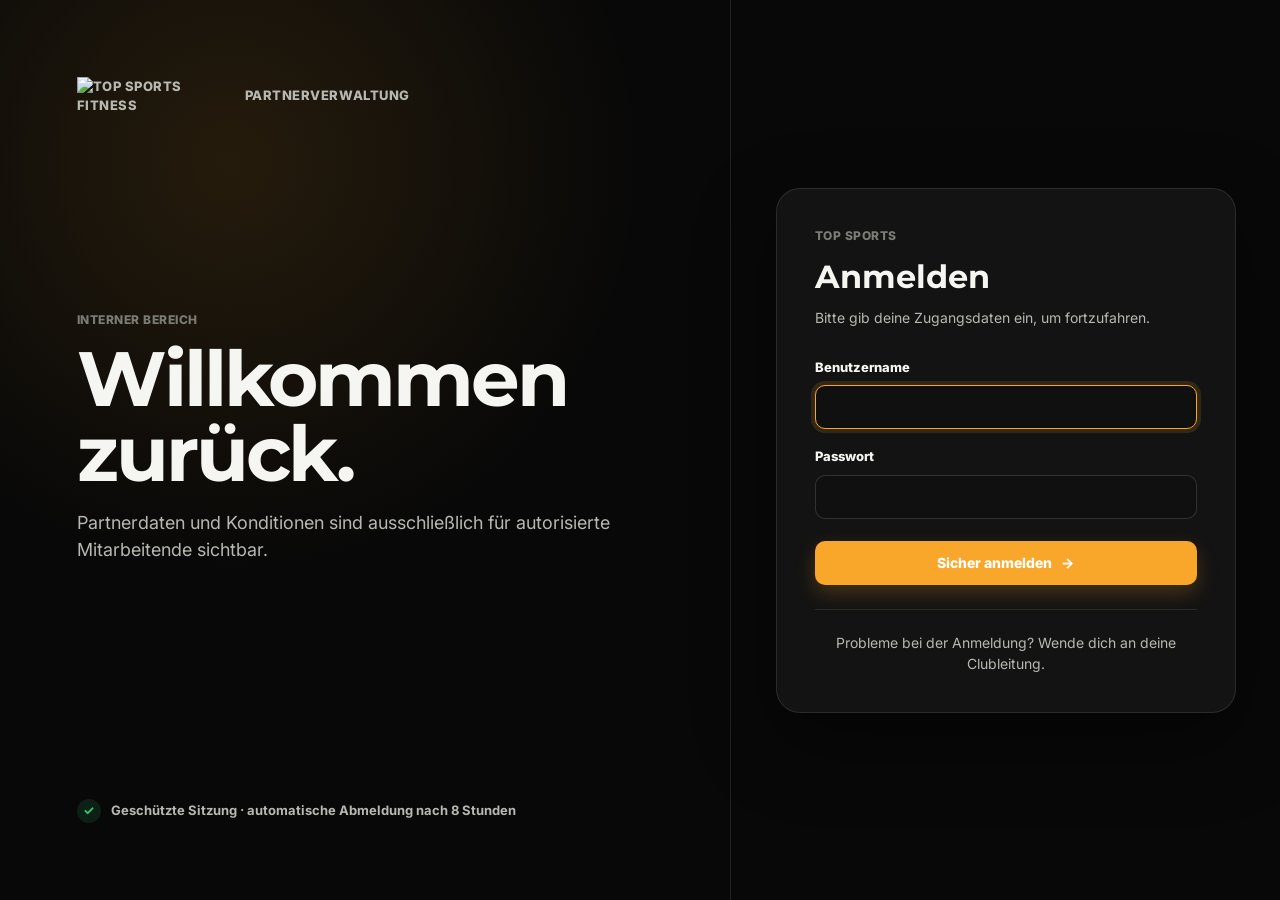
==== benutzer.html @ 3f1b8abb "Add role-based access and user management" ====
<!doctype html>
<html lang="de">
  <head>
    <meta charset="UTF-8" />
    <meta name="viewport" content="width=device-width, initial-scale=1.0" />
    <meta name="robots" content="noindex, nofollow" />
    <title>Benutzerverwaltung · Top Sports</title>
    <link rel="preconnect" href="https://fonts.googleapis.com" />
    <link rel="preconnect" href="https://fonts.gstatic.com" crossorigin />
    <link href="https://fonts.googleapis.com/css2?family=Inter:wght@400;500;600;700;800&family=Montserrat:wght@700;800&display=swap" rel="stylesheet" />
    <link rel="stylesheet" href="styles.css" />
  </head>
  <body data-page="benutzer" data-role="admin">
    <div class="app-shell">
      <aside class="sidebar">
        <a class="brand" href="index.html"><img src="https://cdn.prod.website-files.com/6399b5dbb6020e1a3d81ce8d/6399c9a6b6439fd0327dcf5e_Vector%2038.svg" alt="Top Sports Fitness" /></a>
        <nav class="nav-list" aria-label="Hauptnavigation">
          <a class="nav-item" href="index.html"><span>▦</span><span>Übersicht</span></a>
          <a class="nav-item" href="firmenfitness.html"><span>▤</span><span>Firmenfitness</span></a>
          <a class="nav-item" href="vereinsfitness.html"><span>▥</span><span>Vereinsfitness</span></a>
          <a class="nav-item" href="verwaltung.html"><span>▧</span><span>Verwaltung</span></a>
          <a class="nav-item is-active" href="benutzer.html"><span>♙</span><span>Benutzer</span></a>
        </nav>
        <div class="role-card"><span>Angemeldet als</span><strong id="currentUser">Admin</strong><button class="btn btn-ghost logout-button" id="logoutButton" type="button">Abmelden</button></div>
      </aside>
      <div class="main-panel">
        <header class="topbar"><div class="mobile-brand"><strong>Top Sports · Benutzer</strong></div><div class="breadcrumb"><span>Top Sports</span><span>/</span><strong>Benutzer</strong></div></header>
        <main class="content">
          <section class="page-header"><div><p class="eyebrow">Administration</p><h1>Benutzer verwalten</h1><p>Lege Zugänge an, weise Rollen zu oder entferne nicht mehr benötigte Benutzer.</p></div><button class="btn btn-primary" id="addUser" type="button">+ Benutzer anlegen</button></section>
          <section class="card list-card" aria-labelledby="userListTitle"><div class="card-header"><div><h2 id="userListTitle">Benutzerkonten</h2><p id="userCount"></p></div></div><div class="table-wrap"><table><thead><tr><th>Name</th><th>Benutzername</th><th>Rolle</th><th>Aktion</th></tr></thead><tbody id="userTableBody"></tbody></table></div><div class="mobile-list" id="userMobileList"></div></section>
        </main>
      </div>
    </div>
    <nav class="bottom-nav" style="--nav-item-count:5" aria-label="Mobile Navigation"><a class="nav-item" href="index.html">▦<span>Übersicht</span></a><a class="nav-item" href="firmenfitness.html">▤<span>Firmenfitness</span></a><a class="nav-item" href="vereinsfitness.html">▥<span>Vereinsfitness</span></a><a class="nav-item" href="verwaltung.html">▧<span>Verwaltung</span></a><a class="nav-item is-active" href="benutzer.html">♙<span>Benutzer</span></a></nav>
    <section class="admin-layout" id="userPanel" hidden role="dialog" aria-modal="true" aria-labelledby="userFormTitle"><article class="card"><div class="card-header"><div><h2 id="userFormTitle">Benutzer anlegen</h2><p>Die Zugangsdaten gelten für die ausgewählte Rolle.</p></div></div><form id="userForm" class="partner-form"><div class="form-grid"><label><span>Name</span><input id="userName" required /></label><label><span>Benutzername</span><input id="newUsername" required autocomplete="off" /></label><label><span>Passwort</span><input id="newPassword" type="password" minlength="8" required autocomplete="new-password" /></label><label><span>Rolle</span><select id="userRole" required><option value="employee">Mitarbeiter</option><option value="clubManager">Clubleiter</option><option value="admin">Admin</option></select></label></div><p class="form-error" id="userError" role="alert" hidden></p><div class="form-actions"><button class="btn btn-ghost" id="cancelUser" type="button">Abbrechen</button><button class="btn btn-primary" type="submit">Benutzer speichern</button></div></form></article></section>
    <div class="toast" id="toast" role="status" hidden></div>
    <script src="auth.js"></script><script src="users.js"></script>
  </body>
</html>
---- styles.css ----
:root{--bg:#080808;--surface:#101010;--card:#151515;--card-hover:#1b1b1b;--border:rgba(255,255,255,.10);--border-strong:rgba(255,255,255,.18);--text:#f5f5f2;--secondary:#b8b8b2;--muted:#7c7c76;--red:#f9a72b;--red-hover:#e59624;--red-active:#c97f1d;--red-soft:rgba(249,167,43,.12);--red-border:rgba(249,167,43,.28);--success:#2ecc71;--success-bg:rgba(46,204,113,.12);--warn:#f2c94c;--warn-bg:rgba(242,201,76,.14);--error:#f9a72b;--error-bg:rgba(249,167,43,.14);--heading:"Montserrat",system-ui,sans-serif;--body:"Inter",system-ui,-apple-system,BlinkMacSystemFont,"Segoe UI",sans-serif;--radius:10px;--card-radius:16px;--shadow:0 14px 40px rgba(0,0,0,.28)}*{box-sizing:border-box}html{color-scheme:dark}body{margin:0;min-height:100vh;background:var(--bg);color:var(--text);font-family:var(--body);line-height:1.5}button,input,select,textarea{font:inherit}button{cursor:pointer}a{color:inherit;text-decoration:none}:focus-visible{outline:2px solid var(--red);outline-offset:3px}.skip-link{position:fixed;z-index:30;top:12px;left:12px;transform:translateY(-140%);padding:10px 14px;border-radius:var(--radius);background:var(--text);color:#080808;font-weight:800;text-decoration:none}.skip-link:focus{transform:translateY(0)}.app-shell{min-height:100vh;display:grid;grid-template-columns:280px minmax(0,1fr)}.sidebar{position:sticky;top:0;height:100vh;display:flex;flex-direction:column;padding:20px;background:var(--surface);border-right:1px solid var(--border)}.brand{position:relative;min-height:44px;display:flex;align-items:center}.brand img{position:relative;z-index:2;max-width:176px;max-height:40px;object-fit:contain}.brand-fallback{position:absolute;display:grid;line-height:1}.brand-fallback strong{font-family:var(--heading);font-size:18px}.brand-fallback span{color:var(--red);font-size:11px;font-weight:800}.nav-list{display:grid;gap:6px;margin-top:32px}.nav-item{position:relative;min-height:44px;display:flex;align-items:center;gap:10px;padding:0 14px;border:0;border-radius:var(--radius);background:transparent;color:var(--secondary);font-size:14px;font-weight:700;text-align:left}.nav-item:hover{background:rgba(255,255,255,.06);color:#fff}.nav-item.is-active{background:var(--red-soft);color:#fff}.nav-item.is-active:before{content:"";position:absolute;left:0;width:3px;height:24px;border-radius:0 999px 999px 0;background:var(--red)}.role-card{margin-top:auto;display:grid;gap:9px;padding:16px;border:1px solid var(--border);border-radius:var(--card-radius);background:rgba(255,255,255,.03)}.role-card span,.eyebrow{margin:0;color:var(--muted);font-size:12px;font-weight:800;letter-spacing:.04em;text-transform:uppercase}.topbar{height:72px;display:flex;align-items:center;justify-content:space-between;gap:20px;padding:0 32px;border-bottom:1px solid rgba(255,255,255,.08);background:var(--bg)}.mobile-brand{display:none}.mobile-brand img{width:96px;height:28px;object-fit:contain}.breadcrumb{display:flex;gap:9px;color:var(--muted);font-size:13px;font-weight:700}.breadcrumb strong{color:var(--secondary)}.top-search,.search-field{height:44px;display:flex;align-items:center;gap:10px;padding:0 13px;border:1px solid rgba(255,255,255,.14);border-radius:var(--radius);background:var(--surface);color:var(--muted)}.top-search{width:min(32vw,340px)}input,select,textarea{width:100%;border:1px solid rgba(255,255,255,.14);border-radius:var(--radius);background:var(--surface);color:var(--text)}input,select{height:44px;padding:0 14px}textarea{min-height:120px;padding:14px;resize:vertical}.top-search input,.search-field input{height:40px;padding:0;border:0;background:transparent}input::placeholder,textarea::placeholder{color:var(--muted)}input:focus,select:focus,textarea:focus{border-color:var(--red);box-shadow:0 0 0 4px rgba(249,167,43,.14);outline:none}.content{width:min(100%,1440px);margin:0 auto;padding:24px 32px 48px}.page-header{display:flex;align-items:flex-end;justify-content:space-between;gap:24px;margin-bottom:28px}.page-header h1{max-width:860px;margin:8px 0 10px;font-family:var(--heading);font-size:40px;line-height:1.05;letter-spacing:-.02em}.page-header p:last-child{max-width:720px;margin:0;color:var(--secondary)}.btn,.icon-btn{display:inline-flex;align-items:center;justify-content:center;gap:9px;min-height:44px;border:0;border-radius:var(--radius);font-size:14px;font-weight:800;transition:160ms ease}.btn{padding:0 18px}.btn-primary{background:var(--red);color:#fff;box-shadow:0 8px 20px rgba(249,167,43,.22)}.btn-primary:hover{background:var(--red-hover);transform:translateY(-1px)}.btn-primary:active{background:var(--red-active)}.btn-secondary{border:1px solid rgba(255,255,255,.12);background:rgba(255,255,255,.06);color:var(--text)}.btn-secondary:hover,.icon-btn:hover{background:rgba(255,255,255,.1)}.btn-ghost{background:transparent;color:var(--secondary)}.btn-danger{border:1px solid rgba(249,167,43,.28);background:var(--error-bg);color:var(--error)}.icon-btn{width:40px;padding:0;background:rgba(255,255,255,.06);color:var(--text)}.kpi-grid{display:grid;grid-template-columns:repeat(4,minmax(0,1fr));gap:20px;margin-bottom:24px}.card,.filters-card{border:1px solid var(--border);border-radius:var(--card-radius);background:var(--card);box-shadow:var(--shadow)}.card{padding:22px}.kpi-card{padding:20px}.kpi-card span{display:block;color:var(--secondary);font-size:13px;font-weight:800}.kpi-card strong{display:block;margin-top:10px;font-family:var(--heading);font-size:32px;line-height:1}.kpi-card p{margin:9px 0 0;color:var(--muted);font-size:13px}.filters-card{display:flex;align-items:center;gap:12px;margin-bottom:24px;padding:16px}.search-field{width:min(100%,360px)}.chip-group{display:flex;flex-wrap:wrap;gap:8px}.chip{min-height:36px;padding:0 14px;border:1px solid rgba(255,255,255,.1);border-radius:999px;background:rgba(255,255,255,.06);color:var(--secondary);font-size:13px;font-weight:800}.chip.is-active{border-color:var(--red-border);background:rgba(249,167,43,.14);color:#fff}.filters-card select{width:190px;margin-left:auto}.dashboard-grid,.admin-layout{display:grid;grid-template-columns:minmax(0,1.35fr) minmax(300px,.65fr);gap:24px;margin-bottom:24px}body[data-page="verwaltung"] .admin-layout{grid-template-columns:minmax(0,1fr)}.card-header{display:flex;align-items:flex-start;justify-content:space-between;gap:16px;margin-bottom:18px}.card-header h2{margin:0;font-family:var(--heading);font-size:22px;line-height:1.15}.card-header p{margin:6px 0 0;color:var(--secondary);font-size:14px}.task-list,.quick-actions{display:grid;gap:12px}.task-item{display:grid;grid-template-columns:1fr auto;gap:12px;padding:14px 0;border-top:1px solid rgba(255,255,255,.08)}.task-item:first-child{border-top:0;padding-top:0}.task-item strong{display:block;font-size:14px}.task-item span,.muted{color:var(--secondary);font-size:14px}.quick-actions button{min-height:54px;padding:0 14px;border:1px solid var(--border);border-radius:var(--radius);background:rgba(255,255,255,.04);color:var(--text);font-weight:800;text-align:left}.quick-actions button:hover{background:rgba(255,255,255,.08)}.badge{min-height:26px;display:inline-flex;align-items:center;white-space:nowrap;padding:0 10px;border:1px solid transparent;border-radius:999px;font-size:12px;font-weight:800}.badge-active{border-color:rgba(46,204,113,.25);background:var(--success-bg);color:var(--success)}.badge-open{border-color:rgba(242,201,76,.25);background:var(--warn-bg);color:var(--warn)}.badge-critical{border-color:rgba(249,167,43,.25);background:var(--error-bg);color:var(--error)}.badge-neutral{border-color:rgba(255,255,255,.12);background:rgba(255,255,255,.06);color:var(--secondary)}.table-wrap{overflow:hidden;border:1px solid var(--border);border-radius:var(--card-radius)}table{width:100%;border-collapse:collapse;background:var(--card)}thead{background:var(--surface)}th{height:48px;padding:0 16px;color:var(--secondary);font-size:12px;font-weight:800;letter-spacing:.04em;text-align:left;text-transform:uppercase}td{height:56px;padding:12px 16px;border-top:1px solid rgba(255,255,255,.08);font-size:14px;vertical-align:middle}tbody tr:hover{background:rgba(255,255,255,.04)}.partner-name{display:grid;gap:2px}.partner-name strong{font-weight:800}.partner-name span,.table-muted{color:var(--muted);font-size:12px}.row-actions{display:flex;justify-content:flex-end;gap:8px}.mobile-list{display:none}.mobile-card{display:grid;gap:14px;padding:16px;border:1px solid var(--border);border-radius:var(--card-radius);background:rgba(255,255,255,.03)}.mobile-card-top{display:flex;justify-content:space-between;gap:12px}.mobile-meta{display:grid;gap:7px;color:var(--secondary);font-size:14px}.mobile-actions{display:grid;grid-template-columns:1fr 1fr;gap:8px}.empty-state{display:grid;justify-items:center;gap:12px;padding:44px 18px;text-align:center}.empty-state h3{margin:0;font-family:var(--heading)}.empty-state p{max-width:430px;margin:0;color:var(--secondary)}.partner-form label{display:grid;gap:8px;color:var(--text);font-size:13px;font-weight:800}.form-grid{display:grid;grid-template-columns:repeat(2,minmax(0,1fr));gap:16px}.wide{grid-column:1/-1}.form-actions{display:flex;justify-content:flex-end;gap:10px;margin-top:20px}.form-error{margin:14px 0 0;color:var(--error);font-size:13px;font-weight:800}.drawer-backdrop{position:fixed;inset:0;z-index:30;background:rgba(0,0,0,.72)}.drawer{position:fixed;top:50%;left:50%;z-index:31;width:min(calc(100% - 32px),560px);max-height:min(760px,calc(100vh - 32px));display:flex;flex-direction:column;border:1px solid rgba(255,255,255,.12);border-radius:18px;background:var(--card);box-shadow:0 24px 70px rgba(0,0,0,.55);opacity:0;pointer-events:none;transform:translate(-50%,-48%) scale(.98);transition:opacity 160ms ease,transform 160ms ease}.drawer.is-open{opacity:1;pointer-events:auto;transform:translate(-50%,-50%) scale(1)}.drawer-header{display:flex;align-items:flex-start;justify-content:space-between;gap:16px;padding:24px;border-bottom:1px solid var(--border)}.drawer-header h2{margin:7px 0 0;font-family:var(--heading);font-size:28px}.drawer-body{display:grid;gap:16px;padding:24px;overflow:auto}.detail-section{display:grid;gap:9px;padding-bottom:16px;border-bottom:1px solid rgba(255,255,255,.08)}.detail-section span{color:var(--muted);font-size:12px;font-weight:800;letter-spacing:.04em;text-transform:uppercase}.detail-section p{margin:0}.toast{position:fixed;top:18px;right:18px;z-index:40;max-width:min(380px,calc(100vw - 32px));padding:14px 16px;border:1px solid rgba(255,255,255,.12);border-left:4px solid var(--success);border-radius:12px;background:var(--card);box-shadow:0 16px 40px rgba(0,0,0,.35);font-size:14px;font-weight:800}.bottom-nav{display:none}@media(max-width:1200px){.kpi-grid{grid-template-columns:repeat(2,minmax(0,1fr))}.dashboard-grid,.admin-layout{grid-template-columns:1fr}}@media(max-width:1023px){.app-shell{display:block;padding-bottom:78px}.sidebar{display:none}.topbar{height:64px;padding:0 24px}.mobile-brand{display:flex;align-items:center;gap:12px}.breadcrumb,.top-search{display:none}.content{padding:24px}.page-header{align-items:flex-start;flex-direction:column}.bottom-nav{position:fixed;right:0;bottom:0;left:0;z-index:25;display:grid;grid-template-columns:repeat(var(--nav-item-count,3),minmax(0,1fr));border-top:1px solid var(--border);background:var(--surface)}.bottom-nav .nav-item{min-height:68px;justify-content:center;flex-direction:column;gap:4px;border-radius:0;padding:8px 4px;font-size:11px;text-align:center}.bottom-nav .nav-item.is-active:before{top:0;left:50%;width:28px;height:3px;transform:translateX(-50%);border-radius:0 0 999px 999px}}@media(max-width:760px){.topbar{padding:0 16px}.content{padding:20px 16px 32px}.page-header h1{font-size:30px;line-height:1.08}.page-header .btn,.form-actions .btn{width:100%;min-height:48px}.kpi-grid,.form-grid{grid-template-columns:1fr}.filters-card{align-items:stretch;flex-direction:column}.search-field,.filters-card select{width:100%;margin-left:0}.card{padding:18px}.card-header{align-items:flex-start;flex-direction:column}.table-wrap{display:none}.mobile-list{display:grid;gap:12px}.form-actions{flex-direction:column-reverse}.drawer-header,.drawer-body{padding:20px 16px}.toast{top:auto;right:16px;bottom:86px;left:16px}}
.partner-form fieldset{margin:0;padding:0;border:0}.partner-form legend{margin-bottom:10px;color:var(--text);font-size:13px;font-weight:800}.condition-editor{display:grid;gap:14px}#adminPanel,#userPanel{position:fixed;inset:0;z-index:34;display:flex;align-items:center;justify-content:center;padding:24px;background:rgba(0,0,0,.72)}#adminPanel[hidden],#userPanel[hidden]{display:none}#adminPanel>.card,#userPanel>.card{width:min(100%,760px);max-height:min(860px,calc(100vh - 48px));overflow:auto;border-radius:18px}body.modal-open{overflow:hidden}.term-options,.fee-options{display:grid;gap:10px}.term-rate-row{display:grid;grid-template-columns:minmax(150px,180px) minmax(160px,1fr);gap:12px;align-items:end}.choice-option{min-height:44px;display:inline-flex;align-items:center;gap:10px;padding:0 14px;border:1px solid rgba(255,255,255,.12);border-radius:999px;background:rgba(255,255,255,.06);color:var(--secondary);font-size:13px;font-weight:800}.choice-option input{width:16px;height:16px;padding:0;accent-color:var(--red)}.choice-option:has(input:checked){border-color:rgba(249,167,43,.28);background:rgba(249,167,43,.14);color:var(--text)}.term-amount-field{display:grid;gap:8px}.term-amount-field span{color:var(--text);font-size:12px;font-weight:800}tbody tr[data-view-row],.mobile-card[data-view-row]{cursor:pointer}tbody tr[data-view-row]:focus-visible,.mobile-card[data-view-row]:focus-visible{outline:2px solid var(--red);outline-offset:-2px}@media(max-width:760px){#adminPanel,#userPanel{align-items:stretch;padding:16px}#adminPanel>.card,#userPanel>.card{max-height:calc(100vh - 32px)}.term-rate-row{grid-template-columns:1fr}}
/* Login */
.login-page{background:radial-gradient(circle at 18% 18%,rgba(249,167,43,.12),transparent 32%),var(--bg)}.login-layout{min-height:100vh;display:grid;grid-template-columns:minmax(360px,1fr) minmax(440px,.75fr)}.login-intro{display:flex;flex-direction:column;justify-content:space-between;padding:clamp(32px,6vw,88px);border-right:1px solid var(--border)}.login-brand{display:flex;align-items:center;gap:18px;color:var(--secondary);font-size:13px;font-weight:800;letter-spacing:.04em;text-transform:uppercase}.login-brand img{width:150px;max-height:38px;object-fit:contain}.login-intro h1{max-width:650px;margin:12px 0 18px;font-family:var(--heading);font-size:clamp(44px,6vw,82px);line-height:.98;letter-spacing:-.04em}.login-intro>div>p:last-child{max-width:610px;margin:0;color:var(--secondary);font-size:18px}.login-security{display:flex;align-items:center;gap:10px;margin:40px 0 0;color:var(--secondary);font-size:13px;font-weight:700}.login-security span{display:grid;width:24px;height:24px;place-items:center;border-radius:50%;background:var(--success-bg);color:var(--success)}.login-panel{display:grid;place-items:center;padding:32px}.login-card{width:min(100%,460px);padding:38px;border:1px solid var(--border);border-radius:24px;background:rgba(21,21,21,.94);box-shadow:0 28px 80px rgba(0,0,0,.45)}.login-card h2{margin:8px 0 6px;font-family:var(--heading);font-size:32px}.login-card>div>p:last-child,.login-help{margin:0;color:var(--secondary);font-size:14px}.login-form{display:grid;gap:18px;margin-top:30px}.login-form label{display:grid;gap:8px;font-size:13px;font-weight:800}.login-form .btn{width:100%;margin-top:4px}.login-form .btn:disabled{cursor:wait;opacity:.65}.login-error{margin:0;padding:12px 14px;border:1px solid var(--red-border);border-radius:var(--radius);background:var(--red-soft);color:var(--red);font-size:13px;font-weight:700}.login-help{margin-top:24px;padding-top:22px;border-top:1px solid var(--border);text-align:center}.logout-button{width:100%}@media(max-width:820px){.login-layout{grid-template-columns:1fr}.login-intro{min-height:38vh;padding:32px 24px;border-right:0;border-bottom:1px solid var(--border)}.login-intro h1{font-size:42px}.login-security{margin-top:32px}.login-panel{padding:24px 16px}.login-card{padding:28px 22px}.login-brand img{width:124px}}

/* Keep the search focus indicator aligned with the complete field, including its icon. */
.top-search:focus-within,
.search-field:focus-within {
  border-color: var(--red);
  box-shadow: 0 0 0 4px rgba(249, 167, 43, .14);
}

.top-search input:focus,
.search-field input:focus {
  border-color: transparent;
  box-shadow: none;
}
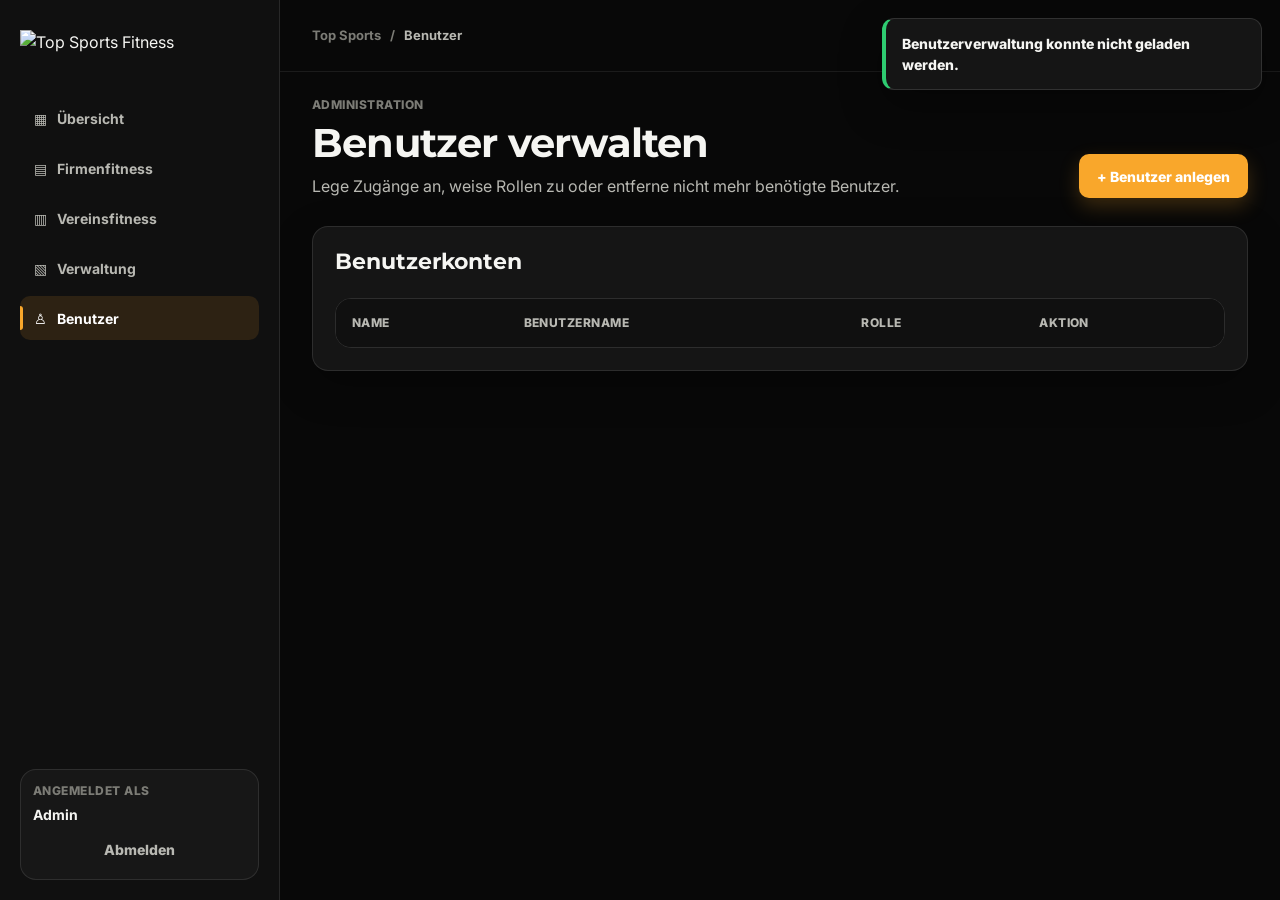
==== commit bf86cf33: "Align user password requirements" ====
--- a/benutzer.html
+++ b/benutzer.html
@@ -32,7 +32,7 @@
       </div>
     </div>
     <nav class="bottom-nav" style="--nav-item-count:5" aria-label="Mobile Navigation"><a class="nav-item" href="index.html">▦<span>Übersicht</span></a><a class="nav-item" href="firmenfitness.html">▤<span>Firmenfitness</span></a><a class="nav-item" href="vereinsfitness.html">▥<span>Vereinsfitness</span></a><a class="nav-item" href="verwaltung.html">▧<span>Verwaltung</span></a><a class="nav-item is-active" href="benutzer.html">♙<span>Benutzer</span></a></nav>
-    <section class="admin-layout" id="userPanel" hidden role="dialog" aria-modal="true" aria-labelledby="userFormTitle"><article class="card"><div class="card-header"><div><h2 id="userFormTitle">Benutzer anlegen</h2><p>Die Zugangsdaten gelten für die ausgewählte Rolle.</p></div></div><form id="userForm" class="partner-form"><div class="form-grid"><label><span>Name</span><input id="userName" required /></label><label><span>Benutzername</span><input id="newUsername" required autocomplete="off" /></label><label><span>Passwort</span><input id="newPassword" type="password" minlength="8" required autocomplete="new-password" /></label><label><span>Rolle</span><select id="userRole" required><option value="employee">Mitarbeiter</option><option value="clubManager">Clubleiter</option><option value="admin">Admin</option></select></label></div><p class="form-error" id="userError" role="alert" hidden></p><div class="form-actions"><button class="btn btn-ghost" id="cancelUser" type="button">Abbrechen</button><button class="btn btn-primary" type="submit">Benutzer speichern</button></div></form></article></section>
+    <section class="admin-layout" id="userPanel" hidden role="dialog" aria-modal="true" aria-labelledby="userFormTitle"><article class="card"><div class="card-header"><div><h2 id="userFormTitle">Benutzer anlegen</h2><p>Die Zugangsdaten gelten für die ausgewählte Rolle.</p></div></div><form id="userForm" class="partner-form"><div class="form-grid"><label><span>Name</span><input id="userName" required /></label><label><span>Benutzername</span><input id="newUsername" required autocomplete="off" /></label><label><span>Passwort</span><input id="newPassword" type="password" minlength="10" required autocomplete="new-password" /></label><label><span>Rolle</span><select id="userRole" required><option value="employee">Theke</option><option value="clubManager">Clubleiter</option><option value="admin">Admin</option></select></label></div><p class="form-error" id="userError" role="alert" hidden></p><div class="form-actions"><button class="btn btn-ghost" id="cancelUser" type="button">Abbrechen</button><button class="btn btn-primary" type="submit">Benutzer speichern</button></div></form></article></section>
     <div class="toast" id="toast" role="status" hidden></div>
     <script src="auth.js"></script><script src="users.js"></script>
   </body>
--- a/styles.css
+++ b/styles.css
@@ -15,3 +15,8 @@
   border-color: transparent;
   box-shadow: none;
 }
+.partner-form small{color:var(--muted);font-size:12px;font-weight:500}.contract-link{width:max-content;max-width:100%}
+.suggestion-card{margin-bottom:24px}.suggestion-card .card-header{margin-bottom:20px}.suggestion-hint{margin:14px 0 0;color:var(--muted);font-size:13px}#suggestedBy[readonly]{background:rgba(255,255,255,.04);color:var(--secondary);cursor:not-allowed}
+
+/* Compact signed-in user summary. */
+.role-card{gap:4px;padding:12px}.role-card strong{font-size:14px}.role-card .logout-button{min-height:36px;margin-top:2px}
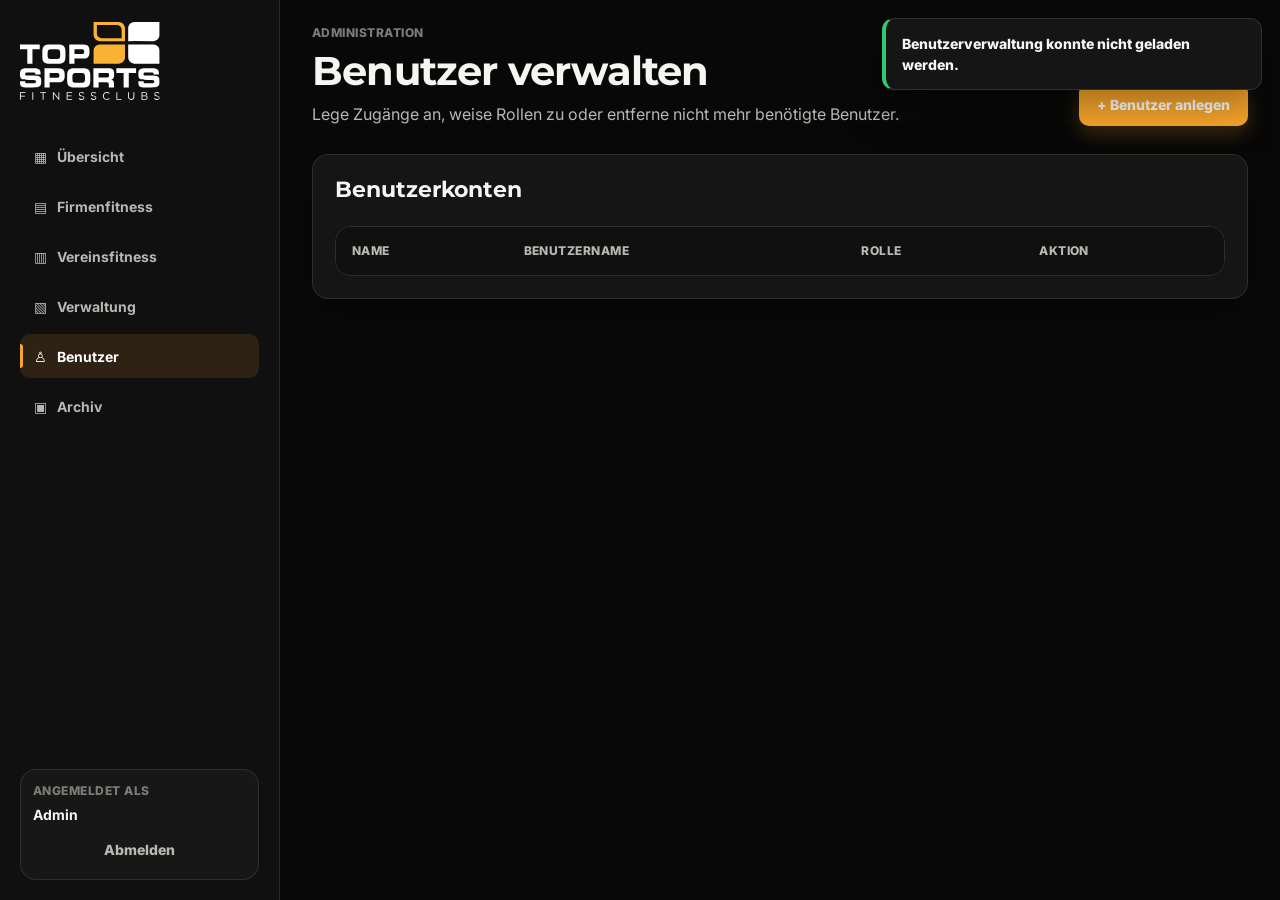
==== commit 2a08e278: "Add archive navigation for admins" ====
--- a/benutzer.html
+++ b/benutzer.html
@@ -13,13 +13,14 @@
   <body data-page="benutzer" data-role="admin">
     <div class="app-shell">
       <aside class="sidebar">
-        <a class="brand" href="index.html"><img src="https://cdn.prod.website-files.com/6399b5dbb6020e1a3d81ce8d/6399c9a6b6439fd0327dcf5e_Vector%2038.svg" alt="Top Sports Fitness" /></a>
+        <a class="brand" href="index.html"><img src="assets/top-sports-logo.svg" alt="Top Sports Fitness" /></a>
         <nav class="nav-list" aria-label="Hauptnavigation">
           <a class="nav-item" href="index.html"><span>▦</span><span>Übersicht</span></a>
           <a class="nav-item" href="firmenfitness.html"><span>▤</span><span>Firmenfitness</span></a>
           <a class="nav-item" href="vereinsfitness.html"><span>▥</span><span>Vereinsfitness</span></a>
           <a class="nav-item" href="verwaltung.html"><span>▧</span><span>Verwaltung</span></a>
           <a class="nav-item is-active" href="benutzer.html"><span>♙</span><span>Benutzer</span></a>
+          <a class="nav-item" href="archiv.html"><span>▣</span><span>Archiv</span></a>
         </nav>
         <div class="role-card"><span>Angemeldet als</span><strong id="currentUser">Admin</strong><button class="btn btn-ghost logout-button" id="logoutButton" type="button">Abmelden</button></div>
       </aside>
@@ -31,7 +32,7 @@
         </main>
       </div>
     </div>
-    <nav class="bottom-nav" style="--nav-item-count:5" aria-label="Mobile Navigation"><a class="nav-item" href="index.html">▦<span>Übersicht</span></a><a class="nav-item" href="firmenfitness.html">▤<span>Firmenfitness</span></a><a class="nav-item" href="vereinsfitness.html">▥<span>Vereinsfitness</span></a><a class="nav-item" href="verwaltung.html">▧<span>Verwaltung</span></a><a class="nav-item is-active" href="benutzer.html">♙<span>Benutzer</span></a></nav>
+    <nav class="bottom-nav" style="--nav-item-count:6" aria-label="Mobile Navigation"><a class="nav-item" href="index.html">▦<span>Übersicht</span></a><a class="nav-item" href="firmenfitness.html">▤<span>Firmenfitness</span></a><a class="nav-item" href="vereinsfitness.html">▥<span>Vereinsfitness</span></a><a class="nav-item" href="verwaltung.html">▧<span>Verwaltung</span></a><a class="nav-item is-active" href="benutzer.html">♙<span>Benutzer</span></a><a class="nav-item" href="archiv.html">▣<span>Archiv</span></a></nav>
     <section class="admin-layout" id="userPanel" hidden role="dialog" aria-modal="true" aria-labelledby="userFormTitle"><article class="card"><div class="card-header"><div><h2 id="userFormTitle">Benutzer anlegen</h2><p>Die Zugangsdaten gelten für die ausgewählte Rolle.</p></div></div><form id="userForm" class="partner-form"><div class="form-grid"><label><span>Name</span><input id="userName" required /></label><label><span>Benutzername</span><input id="newUsername" required autocomplete="off" /></label><label><span>Passwort</span><input id="newPassword" type="password" minlength="10" required autocomplete="new-password" /></label><label><span>Rolle</span><select id="userRole" required><option value="employee">Theke</option><option value="clubManager">Clubleiter</option><option value="admin">Admin</option></select></label></div><p class="form-error" id="userError" role="alert" hidden></p><div class="form-actions"><button class="btn btn-ghost" id="cancelUser" type="button">Abbrechen</button><button class="btn btn-primary" type="submit">Benutzer speichern</button></div></form></article></section>
     <div class="toast" id="toast" role="status" hidden></div>
     <script src="auth.js"></script><script src="users.js"></script>
